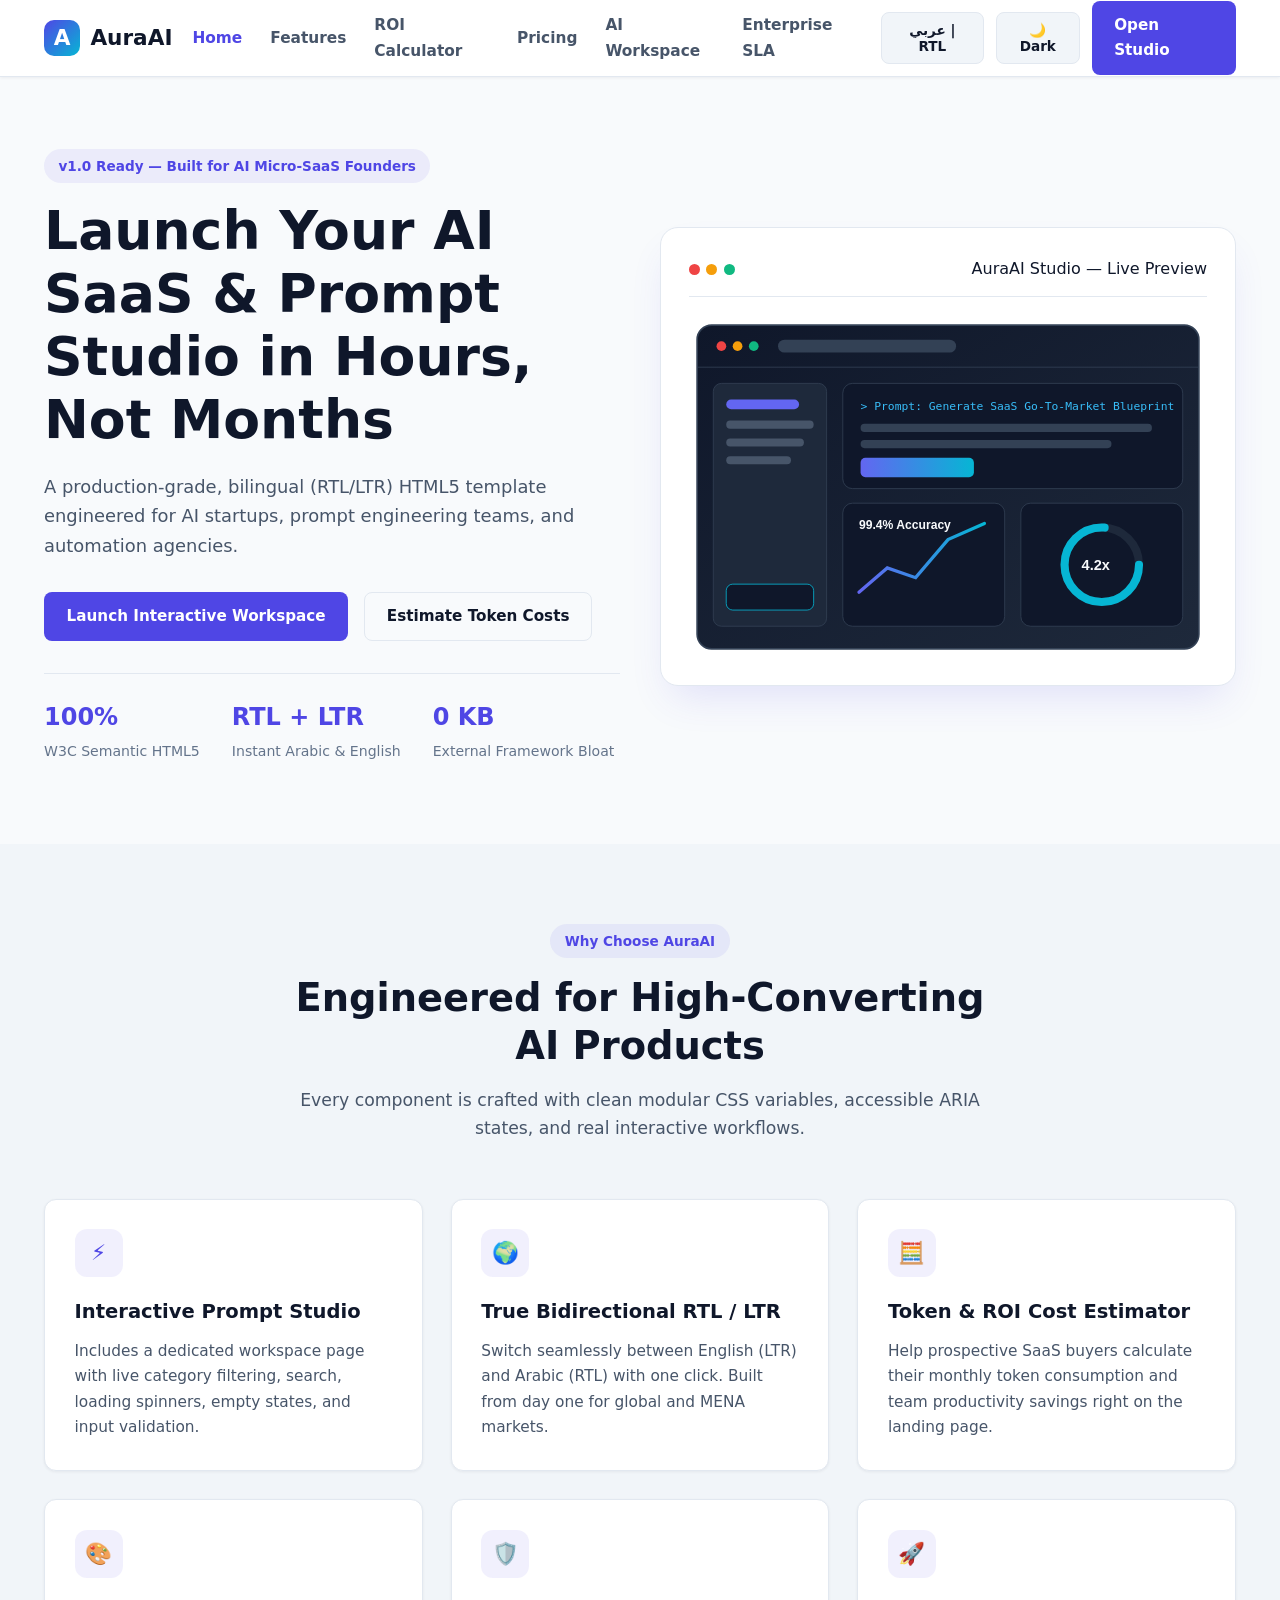
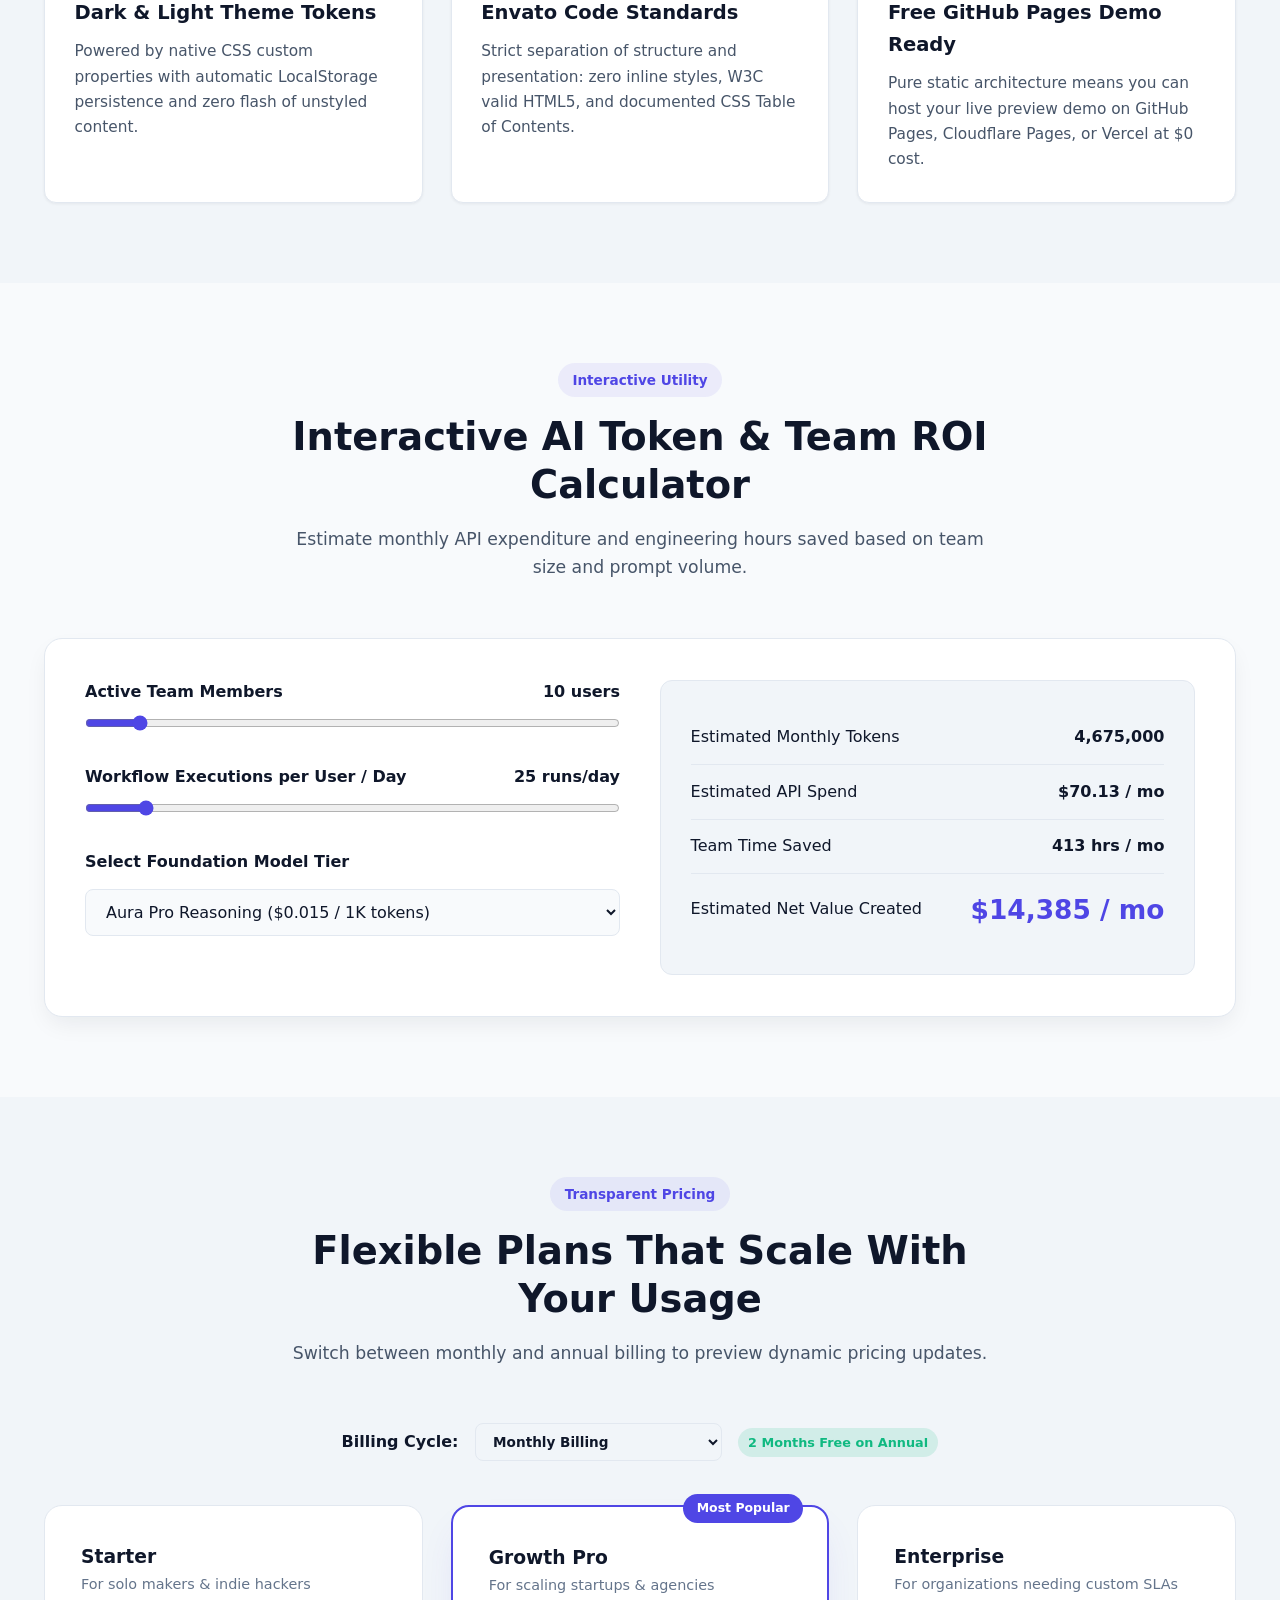
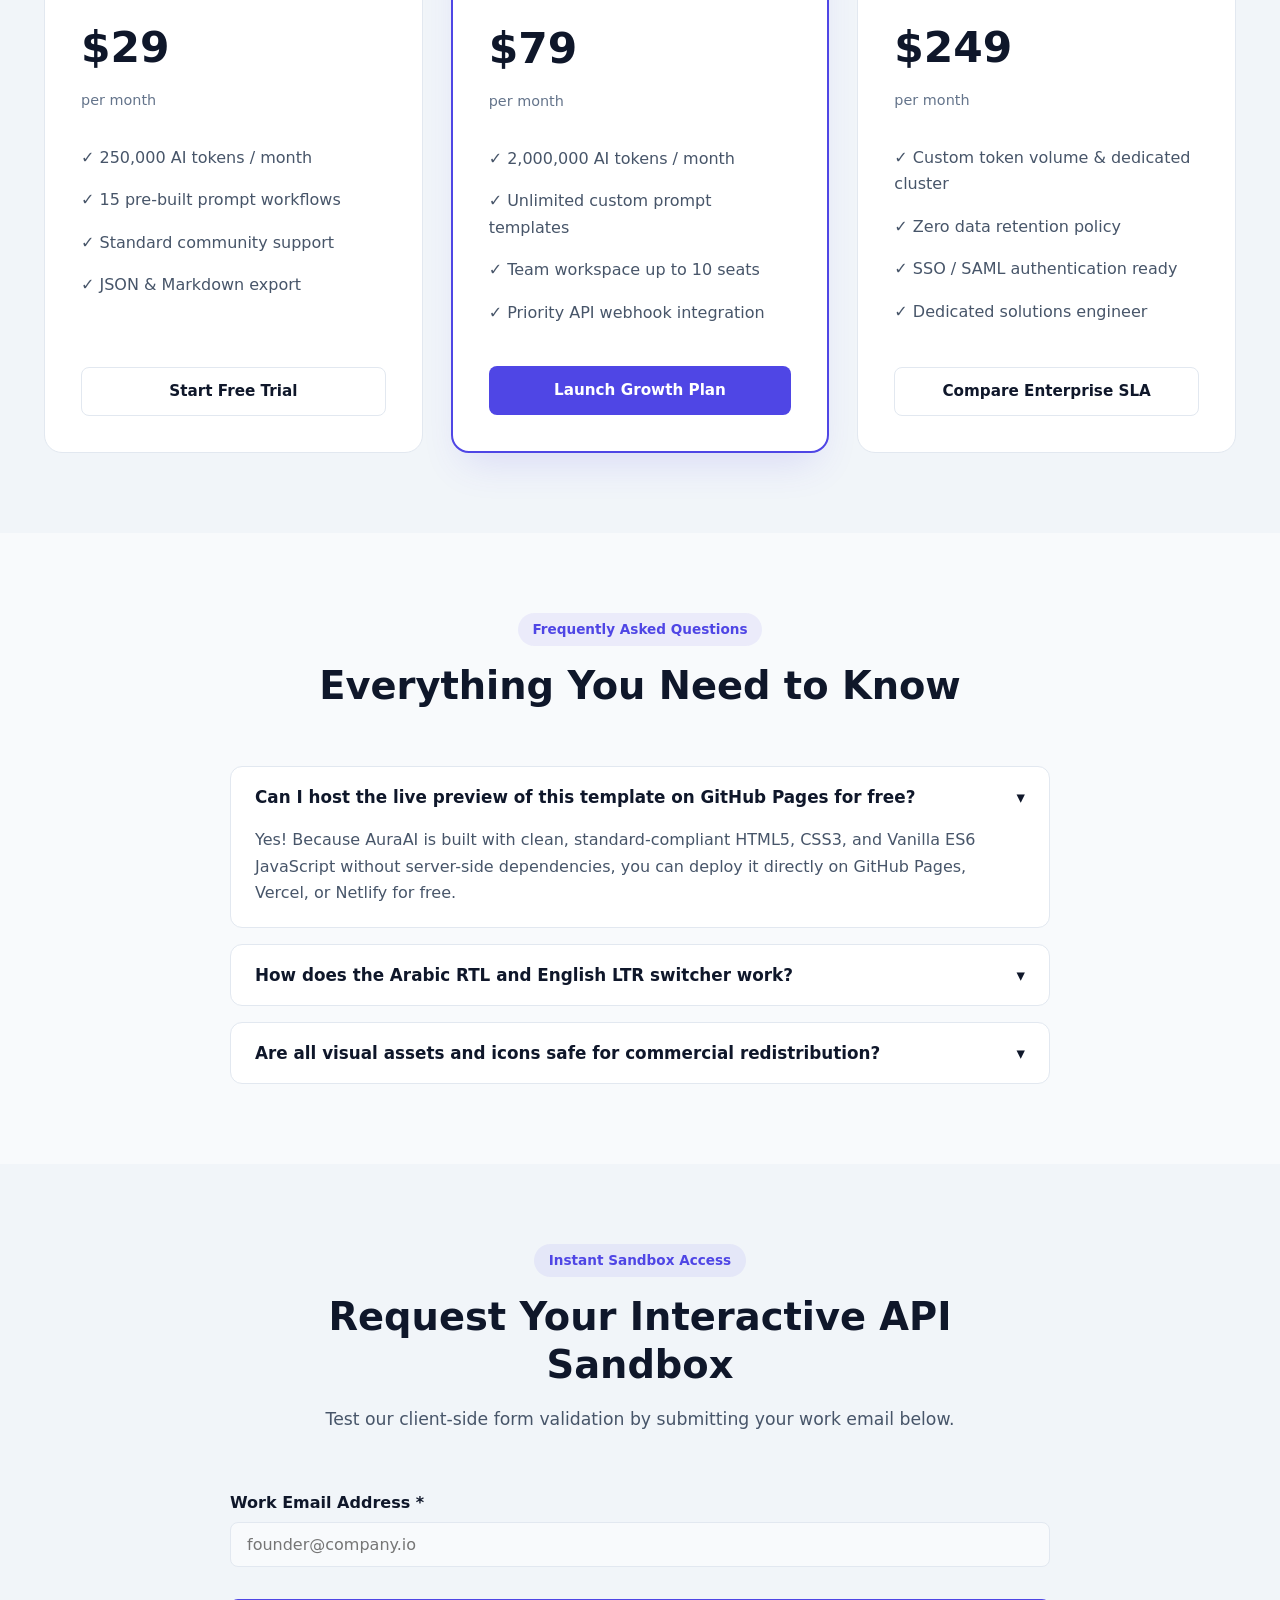
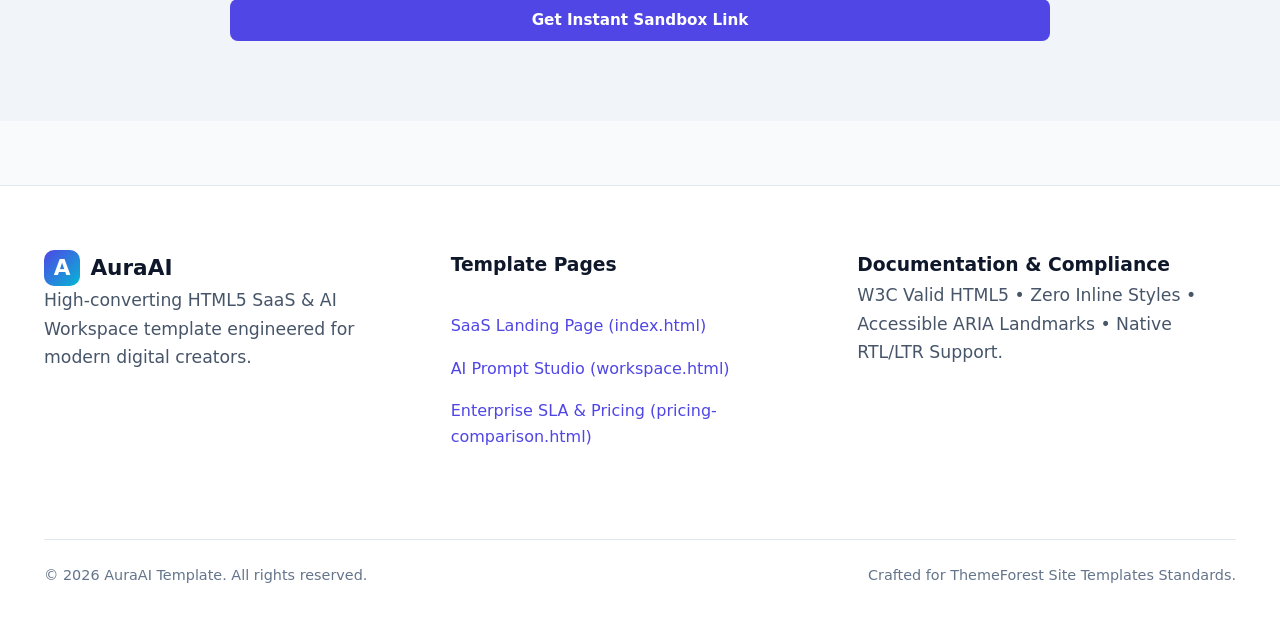
==== index.html @ c2297597 "Add files via upload" ====
<!DOCTYPE html>
<html lang="en" dir="ltr" data-theme="light">
<head>
  <meta charset="UTF-8">
  <meta name="viewport" content="width=device-width, initial-scale=1.0">
  <meta name="description" content="AuraAI - Production-ready HTML5 SaaS Landing Page and Interactive Prompt Engineering Workspace Template with native RTL/LTR and Dark Mode.">
  <title>AuraAI — AI Micro-SaaS &amp; Prompt Studio HTML5 Template</title>
  <link rel="stylesheet" href="assets/css/style.css">
</head>
<body>
  <a href="#main-content" class="skip-link">Skip to main content</a>

  <!-- Header & Navigation -->
  <header class="site-header">
    <div class="container navbar">
      <a href="index.html" class="brand-logo" aria-label="AuraAI Home">
        <span class="brand-logo-mark">A</span>
        <span>AuraAI</span>
      </a>

      <button type="button" id="mobileMenuBtn" class="mobile-menu-toggle" aria-expanded="false" aria-controls="mainNavLinks" aria-label="Toggle navigation menu">
        ☰ Menu
      </button>

      <ul id="mainNavLinks" class="nav-links">
        <li><a href="index.html" class="active" data-i18n="nav_home">Home</a></li>
        <li><a href="#features" data-i18n="nav_features">Features</a></li>
        <li><a href="#calculator" data-i18n="nav_calculator">ROI Calculator</a></li>
        <li><a href="#pricing" data-i18n="nav_pricing">Pricing</a></li>
        <li><a href="workspace.html" data-i18n="nav_workspace">AI Workspace</a></li>
        <li><a href="pricing-comparison.html" data-i18n="nav_Enterprise">Enterprise SLA</a></li>
      </ul>

      <div class="nav-actions">
        <button type="button" id="langToggleBtn" class="btn-icon" aria-label="Switch Language RTL or LTR">عربي | RTL</button>
        <button type="button" id="themeToggleBtn" class="btn-icon" aria-label="Switch color theme">🌙 Dark</button>
        <a href="workspace.html" class="btn btn-primary" data-i18n="btn_launch">Open Studio</a>
      </div>
    </div>
  </header>

  <main id="main-content">
    <!-- Hero Section -->
    <section class="hero-section">
      <div class="container grid-2">
        <div>
          <span class="section-badge" data-i18n="hero_badge">v1.0 Ready — Built for AI Micro-SaaS Founders</span>
          <h1 class="hero-title" data-i18n="hero_title">Launch Your AI SaaS &amp; Prompt Studio in Hours, Not Months</h1>
          <p class="hero-description" data-i18n="hero_desc">
            A production-grade, bilingual (RTL/LTR) HTML5 template engineered for AI startups, prompt engineering teams, and automation agencies.
          </p>
          <div class="hero-cta-group">
            <a href="workspace.html" class="btn btn-primary" data-i18n="btn_try_workspace">Launch Interactive Workspace</a>
            <a href="#calculator" class="btn btn-outline" data-i18n="btn_calc_roi">Estimate Token Costs</a>
          </div>
          <div class="hero-metrics">
            <div class="metric-item">
              <strong>100%</strong>
              <span>W3C Semantic HTML5</span>
            </div>
            <div class="metric-item">
              <strong>RTL + LTR</strong>
              <span>Instant Arabic &amp; English</span>
            </div>
            <div class="metric-item">
              <strong>0 KB</strong>
              <span>External Framework Bloat</span>
            </div>
          </div>
        </div>

        <div class="quick-demo-card">
          <div class="quick-demo-header">
            <div class="status-dot-group" aria-hidden="true">
              <span class="status-dot red"></span>
              <span class="status-dot amber"></span>
              <span class="status-dot green"></span>
            </div>
            <span>AuraAI Studio — Live Preview</span>
          </div>
          <img src="assets/images/hero-dashboard.svg" alt="AuraAI interactive analytics and prompt studio dashboard illustration" width="640" height="420">
        </div>
      </div>
    </section>

    <!-- Core Features Grid -->
    <section id="features" class="section section-alt">
      <div class="container">
        <div class="section-header">
          <span class="section-badge">Why Choose AuraAI</span>
          <h2 class="section-title">Engineered for High-Converting AI Products</h2>
          <p class="section-subtitle">Every component is crafted with clean modular CSS variables, accessible ARIA states, and real interactive workflows.</p>
        </div>

        <div class="grid-3">
          <article class="feature-card">
            <div class="feature-icon" aria-hidden="true">⚡</div>
            <h3>Interactive Prompt Studio</h3>
            <p>Includes a dedicated workspace page with live category filtering, search, loading spinners, empty states, and input validation.</p>
          </article>

          <article class="feature-card">
            <div class="feature-icon" aria-hidden="true">🌍</div>
            <h3>True Bidirectional RTL / LTR</h3>
            <p>Switch seamlessly between English (LTR) and Arabic (RTL) with one click. Built from day one for global and MENA markets.</p>
          </article>

          <article class="feature-card">
            <div class="feature-icon" aria-hidden="true">🧮</div>
            <h3>Token &amp; ROI Cost Estimator</h3>
            <p>Help prospective SaaS buyers calculate their monthly token consumption and team productivity savings right on the landing page.</p>
          </article>

          <article class="feature-card">
            <div class="feature-icon" aria-hidden="true">🎨</div>
            <h3>Dark &amp; Light Theme Tokens</h3>
            <p>Powered by native CSS custom properties with automatic LocalStorage persistence and zero flash of unstyled content.</p>
          </article>

          <article class="feature-card">
            <div class="feature-icon" aria-hidden="true">🛡️</div>
            <h3>Envato Code Standards</h3>
            <p>Strict separation of structure and presentation: zero inline styles, W3C valid HTML5, and documented CSS Table of Contents.</p>
          </article>

          <article class="feature-card">
            <div class="feature-icon" aria-hidden="true">🚀</div>
            <h3>Free GitHub Pages Demo Ready</h3>
            <p>Pure static architecture means you can host your live preview demo on GitHub Pages, Cloudflare Pages, or Vercel at $0 cost.</p>
          </article>
        </div>
      </div>
    </section>

    <!-- Interactive AI Token & ROI Calculator -->
    <section id="calculator" class="section">
      <div class="container">
        <div class="section-header">
          <span class="section-badge">Interactive Utility</span>
          <h2 class="section-title" data-i18n="calc_title">Interactive AI Token &amp; Team ROI Calculator</h2>
          <p class="section-subtitle" data-i18n="calc_subtitle">Estimate monthly API expenditure and engineering hours saved based on team size and prompt volume.</p>
        </div>

        <div class="calculator-wrapper grid-2">
          <div>
            <div class="calc-control-group">
              <label for="calcTeamSize">
                <span>Active Team Members</span>
                <span id="teamSizeVal">10 users</span>
              </label>
              <input type="range" id="calcTeamSize" class="range-slider" min="1" max="100" value="10">
            </div>

            <div class="calc-control-group">
              <label for="calcPromptsPerDay">
                <span>Workflow Executions per User / Day</span>
                <span id="promptsDayVal">25 runs/day</span>
              </label>
              <input type="range" id="calcPromptsPerDay" class="range-slider" min="5" max="200" step="5" value="25">
            </div>

            <div class="calc-control-group">
              <label for="calcModelSelect">Select Foundation Model Tier</label>
              <select id="calcModelSelect" class="form-control">
                <option value="0.005">Aura Fast Tier ($0.005 / 1K tokens)</option>
                <option value="0.015" selected>Aura Pro Reasoning ($0.015 / 1K tokens)</option>
                <option value="0.030">Aura Enterprise Dedicated ($0.030 / 1K tokens)</option>
              </select>
            </div>
          </div>

          <div class="calc-results-box" aria-live="polite">
            <div class="calc-result-row">
              <span>Estimated Monthly Tokens</span>
              <strong id="resMonthlyTokens">4,675,000</strong>
            </div>
            <div class="calc-result-row">
              <span>Estimated API Spend</span>
              <strong id="resApiCost">$70.13 / mo</strong>
            </div>
            <div class="calc-result-row">
              <span>Team Time Saved</span>
              <strong id="resHoursSaved">413 hrs / mo</strong>
            </div>
            <div class="calc-result-row">
              <span>Estimated Net Value Created</span>
              <strong id="resNetRoi" class="calc-highlight-number">$14,385 / mo</strong>
            </div>
          </div>
        </div>
      </div>
    </section>

    <!-- Pricing Section -->
    <section id="pricing" class="section section-alt">
      <div class="container">
        <div class="section-header">
          <span class="section-badge">Transparent Pricing</span>
          <h2 class="section-title">Flexible Plans That Scale With Your Usage</h2>
          <p class="section-subtitle">Switch between monthly and annual billing to preview dynamic pricing updates.</p>
        </div>

        <div class="billing-toggle-bar">
          <label for="billingCycleSelect"><strong>Billing Cycle:</strong></label>
          <select id="billingCycleSelect" class="btn-icon" aria-label="Select billing cycle">
            <option value="monthly">Monthly Billing</option>
            <option value="annual">Annual Billing (Save 20%)</option>
          </select>
          <span class="discount-pill">2 Months Free on Annual</span>
        </div>

        <div class="grid-3">
          <article class="pricing-card">
            <div>
              <h3>Starter</h3>
              <p class="price-period">For solo makers &amp; indie hackers</p>
              <div class="price-amount" data-monthly-price="29" data-annual-price="23">$29</div>
              <span class="price-period">per month</span>
              <ul class="pricing-features">
                <li>✓ 250,000 AI tokens / month</li>
                <li>✓ 15 pre-built prompt workflows</li>
                <li>✓ Standard community support</li>
                <li>✓ JSON &amp; Markdown export</li>
              </ul>
            </div>
            <a href="workspace.html" class="btn btn-outline">Start Free Trial</a>
          </article>

          <article class="pricing-card popular">
            <span class="popular-ribbon">Most Popular</span>
            <div>
              <h3>Growth Pro</h3>
              <p class="price-period">For scaling startups &amp; agencies</p>
              <div class="price-amount" data-monthly-price="79" data-annual-price="63">$79</div>
              <span class="price-period">per month</span>
              <ul class="pricing-features">
                <li>✓ 2,000,000 AI tokens / month</li>
                <li>✓ Unlimited custom prompt templates</li>
                <li>✓ Team workspace up to 10 seats</li>
                <li>✓ Priority API webhook integration</li>
              </ul>
            </div>
            <a href="workspace.html" class="btn btn-primary">Launch Growth Plan</a>
          </article>

          <article class="pricing-card">
            <div>
              <h3>Enterprise</h3>
              <p class="price-period">For organizations needing custom SLAs</p>
              <div class="price-amount" data-monthly-price="249" data-annual-price="199">$249</div>
              <span class="price-period">per month</span>
              <ul class="pricing-features">
                <li>✓ Custom token volume &amp; dedicated cluster</li>
                <li>✓ Zero data retention policy</li>
                <li>✓ SSO / SAML authentication ready</li>
                <li>✓ Dedicated solutions engineer</li>
              </ul>
            </div>
            <a href="pricing-comparison.html" class="btn btn-outline">Compare Enterprise SLA</a>
          </article>
        </div>
      </div>
    </section>

    <!-- FAQ Section -->
    <section id="faq" class="section">
      <div class="container">
        <div class="section-header">
          <span class="section-badge">Frequently Asked Questions</span>
          <h2 class="section-title">Everything You Need to Know</h2>
        </div>

        <div class="faq-list">
          <div class="faq-item open">
            <button type="button" class="faq-trigger" aria-expanded="true">
              <span>Can I host the live preview of this template on GitHub Pages for free?</span>
              <span>▾</span>
            </button>
            <div class="faq-content">
              <p>Yes! Because AuraAI is built with clean, standard-compliant HTML5, CSS3, and Vanilla ES6 JavaScript without server-side dependencies, you can deploy it directly on GitHub Pages, Vercel, or Netlify for free.</p>
            </div>
          </div>

          <div class="faq-item">
            <button type="button" class="faq-trigger" aria-expanded="false">
              <span>How does the Arabic RTL and English LTR switcher work?</span>
              <span>▾</span>
            </button>
            <div class="faq-content">
              <p>Clicking the language button updates the document <code>dir</code> and <code>lang</code> attributes dynamically, translates tagged interface strings, and saves the user preference in LocalStorage.</p>
            </div>
          </div>

          <div class="faq-item">
            <button type="button" class="faq-trigger" aria-expanded="false">
              <span>Are all visual assets and icons safe for commercial redistribution?</span>
              <span>▾</span>
            </button>
            <div class="faq-content">
              <p>Absolutely. All SVG graphics and UI icons included in the package are 100% custom-authored specifically for this template, requiring no external attribution or paid stock licenses.</p>
            </div>
          </div>
        </div>
      </div>
    </section>

    <!-- Lead Capture & Sandbox CTA -->
    <section class="section section-alt">
      <div class="container">
        <div class="section-header">
          <span class="section-badge">Instant Sandbox Access</span>
          <h2 class="section-title">Request Your Interactive API Sandbox</h2>
          <p class="section-subtitle">Test our client-side form validation by submitting your work email below.</p>
        </div>

        <form id="leadCaptureForm" class="faq-list" novalidate>
          <div>
            <label for="leadEmailInput"><strong>Work Email Address *</strong></label>
            <input type="email" id="leadEmailInput" class="form-control" placeholder="founder@company.io" required>
          </div>
          <button type="submit" class="btn btn-primary">Get Instant Sandbox Link</button>
          <div id="leadFormFeedback" class="ui-state-box hidden" role="status" aria-live="polite"></div>
        </form>
      </div>
    </section>
  </main>

  <!-- Footer -->
  <footer class="site-footer">
    <div class="container">
      <div class="grid-3">
        <div>
          <a href="index.html" class="brand-logo">
            <span class="brand-logo-mark">A</span>
            <span>AuraAI</span>
          </a>
          <p class="section-subtitle">High-converting HTML5 SaaS &amp; AI Workspace template engineered for modern digital creators.</p>
        </div>
        <div>
          <h3>Template Pages</h3>
          <ul class="pricing-features">
            <li><a href="index.html">SaaS Landing Page (index.html)</a></li>
            <li><a href="workspace.html">AI Prompt Studio (workspace.html)</a></li>
            <li><a href="pricing-comparison.html">Enterprise SLA &amp; Pricing (pricing-comparison.html)</a></li>
          </ul>
        </div>
        <div>
          <h3>Documentation &amp; Compliance</h3>
          <p class="section-subtitle">W3C Valid HTML5 • Zero Inline Styles • Accessible ARIA Landmarks • Native RTL/LTR Support.</p>
        </div>
      </div>

      <div class="footer-bottom">
        <span>&copy; 2026 AuraAI Template. All rights reserved.</span>
        <span>Crafted for ThemeForest Site Templates Standards.</span>
      </div>
    </div>
  </footer>

  <script src="assets/js/app.js"></script>
</body>
</html>
---- assets/css/style.css ----
/*==============================================================================
  Template Name: AuraAI - AI Micro-SaaS & Prompt Workspace HTML5 Template
  Author:        Ilyas Digital Studio
  Version:       1.0.0
  License:       ThemeForest Regular / Extended License

  TABLE OF CONTENTS:
  1.0 - CSS Custom Properties & Theme Tokens (Light & Dark Modes)
  2.0 - Reset, Base Typography & Accessibility Utilities
  3.0 - Layout Grid, Containers & RTL/LTR Directional Rules
  4.0 - Header, Navigation Bar & Language/Theme Switchers
  5.0 - Hero Section & Interactive Live Prompt Demo Box
  6.0 - Feature Cards, Badges & Workflow Steps
  7.0 - Interactive AI Token & ROI Cost Calculator
  8.0 - Pricing Tables & Billing Toggle Switch
  9.0 - Workspace Dashboard (Sidebar, Prompt Library, States)
  10.0 - FAQ Accordion, Testimonials & Contact Form
  11.0 - Footer & Copyright Bar
  12.0 - Responsive Media Queries (Tablet & Mobile Breakpoints)
==============================================================================*/

/*--------------------------------------------------------------
  1.0 - CSS Custom Properties & Theme Tokens
--------------------------------------------------------------*/
:root {
  --bg-primary: #f8fafc;
  --bg-surface: #ffffff;
  --bg-elevated: #f1f5f9;
  --text-primary: #0f172a;
  --text-secondary: #475569;
  --text-muted: #64748b;
  --border-color: #e2e8f0;
  --brand-primary: #4f46e5;
  --brand-primary-hover: #4338ca;
  --brand-secondary: #06b6d4;
  --brand-accent-bg: rgba(79, 70, 229, 0.08);
  --status-success: #10b981;
  --status-warning: #f59e0b;
  --status-danger: #ef4444;
  --shadow-sm: 0 1px 3px rgba(15, 23, 42, 0.06);
  --shadow-md: 0 10px 25px -5px rgba(15, 23, 42, 0.08);
  --shadow-lg: 0 20px 40px -12px rgba(79, 70, 229, 0.15);
  --radius-sm: 8px;
  --radius-md: 12px;
  --radius-lg: 18px;
  --font-sans: system-ui, -apple-system, "Segoe UI", Roboto, "Helvetica Neue", Arial, "Noto Sans Arabic", sans-serif;
  --font-mono: ui-monospace, SFMono-Regular, Menlo, Monaco, Consolas, monospace;
  --transition-base: 0.22s cubic-bezier(0.4, 0, 0.2, 1);
}

[data-theme="dark"] {
  --bg-primary: #0b0f19;
  --bg-surface: #111827;
  --bg-elevated: #1e293b;
  --text-primary: #f8fafc;
  --text-secondary: #cbd5e1;
  --text-muted: #94a3b8;
  --border-color: #1f2937;
  --brand-primary: #6366f1;
  --brand-primary-hover: #818cf8;
  --brand-secondary: #22d3ee;
  --brand-accent-bg: rgba(99, 102, 241, 0.15);
  --shadow-sm: 0 1px 3px rgba(0, 0, 0, 0.35);
  --shadow-md: 0 10px 25px -5px rgba(0, 0, 0, 0.5);
  --shadow-lg: 0 20px 40px -12px rgba(0, 0, 0, 0.65);
}

/*--------------------------------------------------------------
  2.0 - Reset, Base Typography & Accessibility Utilities
--------------------------------------------------------------*/
*,
*::before,
*::after {
  box-sizing: border-box;
  margin: 0;
  padding: 0;
}

html {
  scroll-behavior: smooth;
  font-size: 16px;
}

body {
  font-family: var(--font-sans);
  background-color: var(--bg-primary);
  color: var(--text-primary);
  line-height: 1.65;
  transition: background-color var(--transition-base), color var(--transition-base);
  overflow-x: hidden;
}

a {
  color: var(--brand-primary);
  text-decoration: none;
  transition: color var(--transition-base);
}

a:hover {
  color: var(--brand-primary-hover);
}

img,
svg {
  max-width: 100%;
  height: auto;
  display: block;
}

button,
input,
select,
textarea {
  font-family: inherit;
  font-size: 1rem;
  color: inherit;
}

.skip-link {
  position: absolute;
  top: -100px;
  left: 1rem;
  background: var(--brand-primary);
  color: #ffffff;
  padding: 0.75rem 1.25rem;
  border-radius: var(--radius-sm);
  z-index: 9999;
}

.skip-link:focus {
  top: 1rem;
}

.sr-only {
  position: absolute;
  width: 1px;
  height: 1px;
  padding: 0;
  margin: -1px;
  overflow: hidden;
  clip: rect(0, 0, 0, 0);
  white-space: nowrap;
  border: 0;
}

:focus-visible {
  outline: 3px solid var(--brand-secondary);
  outline-offset: 2px;
}

/*--------------------------------------------------------------
  3.0 - Layout Grid, Containers & RTL/LTR Directional Rules
--------------------------------------------------------------*/
.container {
  width: 100%;
  max-width: 1240px;
  margin-left: auto;
  margin-right: auto;
  padding-left: 1.5rem;
  padding-right: 1.5rem;
}

.section {
  padding-top: 5rem;
  padding-bottom: 5rem;
}

.section-alt {
  background-color: var(--bg-elevated);
}

.section-header {
  max-width: 720px;
  margin: 0 auto 3.5rem;
  text-align: center;
}

.section-badge {
  display: inline-flex;
  align-items: center;
  gap: 0.5rem;
  padding: 0.35rem 0.9rem;
  border-radius: 999px;
  background-color: var(--brand-accent-bg);
  color: var(--brand-primary);
  font-weight: 700;
  font-size: 0.85rem;
  margin-bottom: 1rem;
}

.section-title {
  font-size: clamp(1.75rem, 3vw, 2.5rem);
  font-weight: 800;
  line-height: 1.25;
  margin-bottom: 1rem;
}

.section-subtitle {
  color: var(--text-secondary);
  font-size: 1.08rem;
}

.grid-2 {
  display: grid;
  grid-template-columns: repeat(2, 1fr);
  gap: 2.5rem;
  align-items: center;
}

.grid-3 {
  display: grid;
  grid-template-columns: repeat(3, 1fr);
  gap: 1.75rem;
}

.grid-4 {
  display: grid;
  grid-template-columns: repeat(4, 1fr);
  gap: 1.5rem;
}

[dir="rtl"] {
  text-align: right;
}

[dir="ltr"] {
  text-align: left;
}

/*--------------------------------------------------------------
  4.0 - Header, Navigation Bar & Language/Theme Switchers
--------------------------------------------------------------*/
.site-header {
  position: sticky;
  top: 0;
  z-index: 1000;
  background-color: var(--bg-surface);
  border-bottom: 1px solid var(--border-color);
  box-shadow: var(--shadow-sm);
}

.navbar {
  display: flex;
  align-items: center;
  justify-content: space-between;
  min-height: 76px;
  gap: 1.25rem;
}

.brand-logo {
  display: inline-flex;
  align-items: center;
  gap: 0.65rem;
  font-weight: 800;
  font-size: 1.35rem;
  color: var(--text-primary);
}

.brand-logo-mark {
  width: 36px;
  height: 36px;
  border-radius: 10px;
  background: linear-gradient(135deg, var(--brand-primary), var(--brand-secondary));
  color: #ffffff;
  display: inline-flex;
  align-items: center;
  justify-content: center;
  font-weight: 900;
}

.nav-links {
  display: flex;
  align-items: center;
  list-style: none;
  gap: 1.75rem;
}

.nav-links a {
  color: var(--text-secondary);
  font-weight: 600;
  font-size: 0.96rem;
}

.nav-links a:hover,
.nav-links a.active {
  color: var(--brand-primary);
}

.nav-actions {
  display: flex;
  align-items: center;
  gap: 0.75rem;
}

.btn {
  display: inline-flex;
  align-items: center;
  justify-content: center;
  gap: 0.5rem;
  padding: 0.68rem 1.35rem;
  border-radius: var(--radius-sm);
  font-weight: 700;
  font-size: 0.95rem;
  border: 1px solid transparent;
  cursor: pointer;
  transition: all var(--transition-base);
}

.btn-primary {
  background-color: var(--brand-primary);
  color: #ffffff;
}

.btn-primary:hover {
  background-color: var(--brand-primary-hover);
  color: #ffffff;
  transform: translateY(-1px);
}

.btn-outline {
  background-color: transparent;
  border-color: var(--border-color);
  color: var(--text-primary);
}

.btn-outline:hover {
  border-color: var(--brand-primary);
  color: var(--brand-primary);
}

.btn-icon {
  padding: 0.55rem 0.85rem;
  background-color: var(--bg-elevated);
  border: 1px solid var(--border-color);
  border-radius: var(--radius-sm);
  cursor: pointer;
  font-weight: 700;
  font-size: 0.85rem;
}

.btn-icon:hover {
  border-color: var(--brand-primary);
}

.mobile-menu-toggle {
  display: none;
  background: var(--bg-elevated);
  border: 1px solid var(--border-color);
  padding: 0.5rem 0.75rem;
  border-radius: var(--radius-sm);
  cursor: pointer;
}

/*--------------------------------------------------------------
  5.0 - Hero Section & Interactive Live Prompt Demo Box
--------------------------------------------------------------*/
.hero-section {
  padding-top: 4.5rem;
  padding-bottom: 5rem;
  position: relative;
}

.hero-title {
  font-size: clamp(2.1rem, 4.2vw, 3.35rem);
  font-weight: 900;
  line-height: 1.18;
  margin-bottom: 1.25rem;
}

.hero-highlight {
  background: linear-gradient(90deg, var(--brand-primary), var(--brand-secondary));
  -webkit-background-clip: text;
  -webkit-text-fill-color: transparent;
}

.hero-description {
  font-size: 1.12rem;
  color: var(--text-secondary);
  margin-bottom: 2rem;
}

.hero-cta-group {
  display: flex;
  flex-wrap: wrap;
  gap: 1rem;
  margin-bottom: 2rem;
}

.hero-metrics {
  display: flex;
  gap: 2rem;
  padding-top: 1.5rem;
  border-top: 1px solid var(--border-color);
}

.metric-item strong {
  display: block;
  font-size: 1.5rem;
  font-weight: 800;
  color: var(--brand-primary);
}

.metric-item span {
  font-size: 0.88rem;
  color: var(--text-muted);
}

.quick-demo-card {
  background-color: var(--bg-surface);
  border: 1px solid var(--border-color);
  border-radius: var(--radius-lg);
  padding: 1.75rem;
  box-shadow: var(--shadow-lg);
}

.quick-demo-header {
  display: flex;
  align-items: center;
  justify-content: space-between;
  margin-bottom: 1.25rem;
  padding-bottom: 0.85rem;
  border-bottom: 1px solid var(--border-color);
}

.status-dot-group {
  display: flex;
  gap: 0.4rem;
}

.status-dot {
  width: 11px;
  height: 11px;
  border-radius: 50%;
  background-color: var(--border-color);
}

.status-dot.red { background-color: var(--status-danger); }
.status-dot.amber { background-color: var(--status-warning); }
.status-dot.green { background-color: var(--status-success); }

/*--------------------------------------------------------------
  6.0 - Feature Cards, Badges & Workflow Steps
--------------------------------------------------------------*/
.feature-card {
  background-color: var(--bg-surface);
  border: 1px solid var(--border-color);
  border-radius: var(--radius-md);
  padding: 1.85rem;
  box-shadow: var(--shadow-sm);
  transition: transform var(--transition-base), box-shadow var(--transition-base);
}

.feature-card:hover {
  transform: translateY(-4px);
  box-shadow: var(--shadow-md);
}

.feature-icon {
  width: 48px;
  height: 48px;
  border-radius: 12px;
  background-color: var(--brand-accent-bg);
  color: var(--brand-primary);
  display: inline-flex;
  align-items: center;
  justify-content: center;
  font-size: 1.35rem;
  font-weight: 800;
  margin-bottom: 1.2rem;
}

.feature-card h3 {
  font-size: 1.22rem;
  margin-bottom: 0.65rem;
}

.feature-card p {
  color: var(--text-secondary);
  font-size: 0.96rem;
}

/*--------------------------------------------------------------
  7.0 - Interactive AI Token & ROI Cost Calculator
--------------------------------------------------------------*/
.calculator-wrapper {
  background-color: var(--bg-surface);
  border: 1px solid var(--border-color);
  border-radius: var(--radius-lg);
  padding: 2.5rem;
  box-shadow: var(--shadow-md);
}

.calc-control-group {
  margin-bottom: 1.5rem;
}

.calc-control-group label {
  display: flex;
  justify-content: space-between;
  font-weight: 700;
  margin-bottom: 0.5rem;
}

.range-slider {
  width: 100%;
  accent-color: var(--brand-primary);
  cursor: pointer;
}

.calc-results-box {
  background-color: var(--bg-elevated);
  border-radius: var(--radius-md);
  padding: 1.85rem;
  border: 1px solid var(--border-color);
}

.calc-result-row {
  display: flex;
  justify-content: space-between;
  align-items: center;
  padding: 0.85rem 0;
  border-bottom: 1px solid var(--border-color);
}

.calc-result-row:last-child {
  border-bottom: none;
}

.calc-highlight-number {
  font-size: 1.65rem;
  font-weight: 900;
  color: var(--brand-primary);
}

/*--------------------------------------------------------------
  8.0 - Pricing Tables & Billing Toggle Switch
--------------------------------------------------------------*/
.billing-toggle-bar {
  display: flex;
  align-items: center;
  justify-content: center;
  gap: 1rem;
  margin-bottom: 2.75rem;
}

.discount-pill {
  background-color: rgba(16, 185, 129, 0.14);
  color: var(--status-success);
  font-size: 0.8rem;
  font-weight: 700;
  padding: 0.25rem 0.65rem;
  border-radius: 999px;
}

.pricing-card {
  background-color: var(--bg-surface);
  border: 1px solid var(--border-color);
  border-radius: var(--radius-lg);
  padding: 2.25rem;
  display: flex;
  flex-direction: column;
  justify-content: space-between;
  position: relative;
}

.pricing-card.popular {
  border: 2px solid var(--brand-primary);
  box-shadow: var(--shadow-lg);
}

.popular-ribbon {
  position: absolute;
  top: -13px;
  right: 1.5rem;
  background-color: var(--brand-primary);
  color: #ffffff;
  font-size: 0.78rem;
  font-weight: 700;
  padding: 0.25rem 0.85rem;
  border-radius: 999px;
}

.price-amount {
  font-size: 2.65rem;
  font-weight: 900;
  margin: 1rem 0 0.25rem;
}

.price-period {
  font-size: 0.9rem;
  color: var(--text-muted);
}

.pricing-features {
  list-style: none;
  margin: 1.5rem 0 2rem;
}

.pricing-features li {
  padding: 0.5rem 0;
  color: var(--text-secondary);
  display: flex;
  align-items: center;
  gap: 0.6rem;
}

/*--------------------------------------------------------------
  9.0 - Workspace Dashboard (Sidebar, Prompt Library, States)
--------------------------------------------------------------*/
.workspace-layout {
  display: grid;
  grid-template-columns: 280px 1fr;
  gap: 1.75rem;
  margin-top: 2rem;
  margin-bottom: 4rem;
}

.workspace-sidebar {
  background-color: var(--bg-surface);
  border: 1px solid var(--border-color);
  border-radius: var(--radius-md);
  padding: 1.5rem;
  height: fit-content;
}

.workspace-main {
  background-color: var(--bg-surface);
  border: 1px solid var(--border-color);
  border-radius: var(--radius-md);
  padding: 1.85rem;
}

.form-control {
  width: 100%;
  padding: 0.75rem 1rem;
  background-color: var(--bg-primary);
  border: 1px solid var(--border-color);
  border-radius: var(--radius-sm);
  color: var(--text-primary);
  margin-top: 0.4rem;
  margin-bottom: 1rem;
}

.form-control:focus {
  border-color: var(--brand-primary);
  outline: none;
}

.category-filter-list {
  list-style: none;
  display: flex;
  flex-direction: column;
  gap: 0.45rem;
  margin-top: 0.75rem;
}

.filter-btn {
  width: 100%;
  text-align: inherit;
  padding: 0.6rem 0.85rem;
  border-radius: var(--radius-sm);
  border: 1px solid transparent;
  background: transparent;
  cursor: pointer;
  font-weight: 600;
  color: var(--text-secondary);
}

.filter-btn.active,
.filter-btn:hover {
  background-color: var(--brand-accent-bg);
  color: var(--brand-primary);
}

.ui-state-box {
  padding: 1.5rem;
  border-radius: var(--radius-md);
  border: 1px solid var(--border-color);
  background-color: var(--bg-elevated);
  margin-top: 1.25rem;
}

.ui-state-box.hidden {
  display: none;
}

.ui-state-error {
  border-color: var(--status-danger);
  background-color: rgba(239, 68, 68, 0.08);
  color: var(--status-danger);
}

.ui-state-success {
  border-color: var(--status-success);
  background-color: rgba(16, 185, 129, 0.08);
}

.prompt-card-grid {
  display: grid;
  grid-template-columns: repeat(2, 1fr);
  gap: 1.25rem;
  margin-top: 1.25rem;
}

.prompt-template-card {
  border: 1px solid var(--border-color);
  border-radius: var(--radius-sm);
  padding: 1.25rem;
  background-color: var(--bg-primary);
  display: flex;
  flex-direction: column;
  justify-content: space-between;
  gap: 0.85rem;
}

.code-output-pre {
  font-family: var(--font-mono);
  font-size: 0.9rem;
  background-color: var(--bg-primary);
  padding: 1.25rem;
  border-radius: var(--radius-sm);
  border: 1px solid var(--border-color);
  white-space: pre-wrap;
  word-break: break-word;
  margin-top: 0.85rem;
}

/*--------------------------------------------------------------
  10.0 - FAQ Accordion, Testimonials & Contact Form
--------------------------------------------------------------*/
.faq-list {
  max-width: 820px;
  margin: 0 auto;
  display: flex;
  flex-direction: column;
  gap: 1rem;
}

.faq-item {
  background-color: var(--bg-surface);
  border: 1px solid var(--border-color);
  border-radius: var(--radius-md);
  overflow: hidden;
}

.faq-trigger {
  width: 100%;
  padding: 1.25rem 1.5rem;
  background: transparent;
  border: none;
  display: flex;
  justify-content: space-between;
  align-items: center;
  font-weight: 700;
  font-size: 1.05rem;
  cursor: pointer;
  text-align: inherit;
}

.faq-content {
  padding: 0 1.5rem 1.25rem;
  color: var(--text-secondary);
  display: none;
}

.faq-item.open .faq-content {
  display: block;
}

/*--------------------------------------------------------------
  11.0 - Footer & Copyright Bar
--------------------------------------------------------------*/
.site-footer {
  background-color: var(--bg-surface);
  border-top: 1px solid var(--border-color);
  padding-top: 4rem;
  padding-bottom: 2.5rem;
  margin-top: 4rem;
}

.footer-bottom {
  margin-top: 3rem;
  padding-top: 1.5rem;
  border-top: 1px solid var(--border-color);
  display: flex;
  justify-content: space-between;
  align-items: center;
  flex-wrap: wrap;
  gap: 1rem;
  color: var(--text-muted);
  font-size: 0.9rem;
}

/*--------------------------------------------------------------
  12.0 - Responsive Media Queries (Tablet & Mobile Breakpoints)
--------------------------------------------------------------*/
@media (max-width: 992px) {
  .grid-2,
  .grid-3,
  .grid-4,
  .workspace-layout {
    grid-template-columns: 1fr;
  }
}

@media (max-width: 768px) {
  .mobile-menu-toggle {
    display: inline-flex;
  }

  .nav-links {
    display: none;
    position: absolute;
    top: 76px;
    left: 0;
    right: 0;
    background-color: var(--bg-surface);
    flex-direction: column;
    padding: 1.5rem;
    border-bottom: 1px solid var(--border-color);
    box-shadow: var(--shadow-md);
  }

  .nav-links.mobile-open {
    display: flex;
  }

  .prompt-card-grid {
    grid-template-columns: 1fr;
  }

  .hero-metrics {
    flex-direction: column;
    gap: 1rem;
  }
}
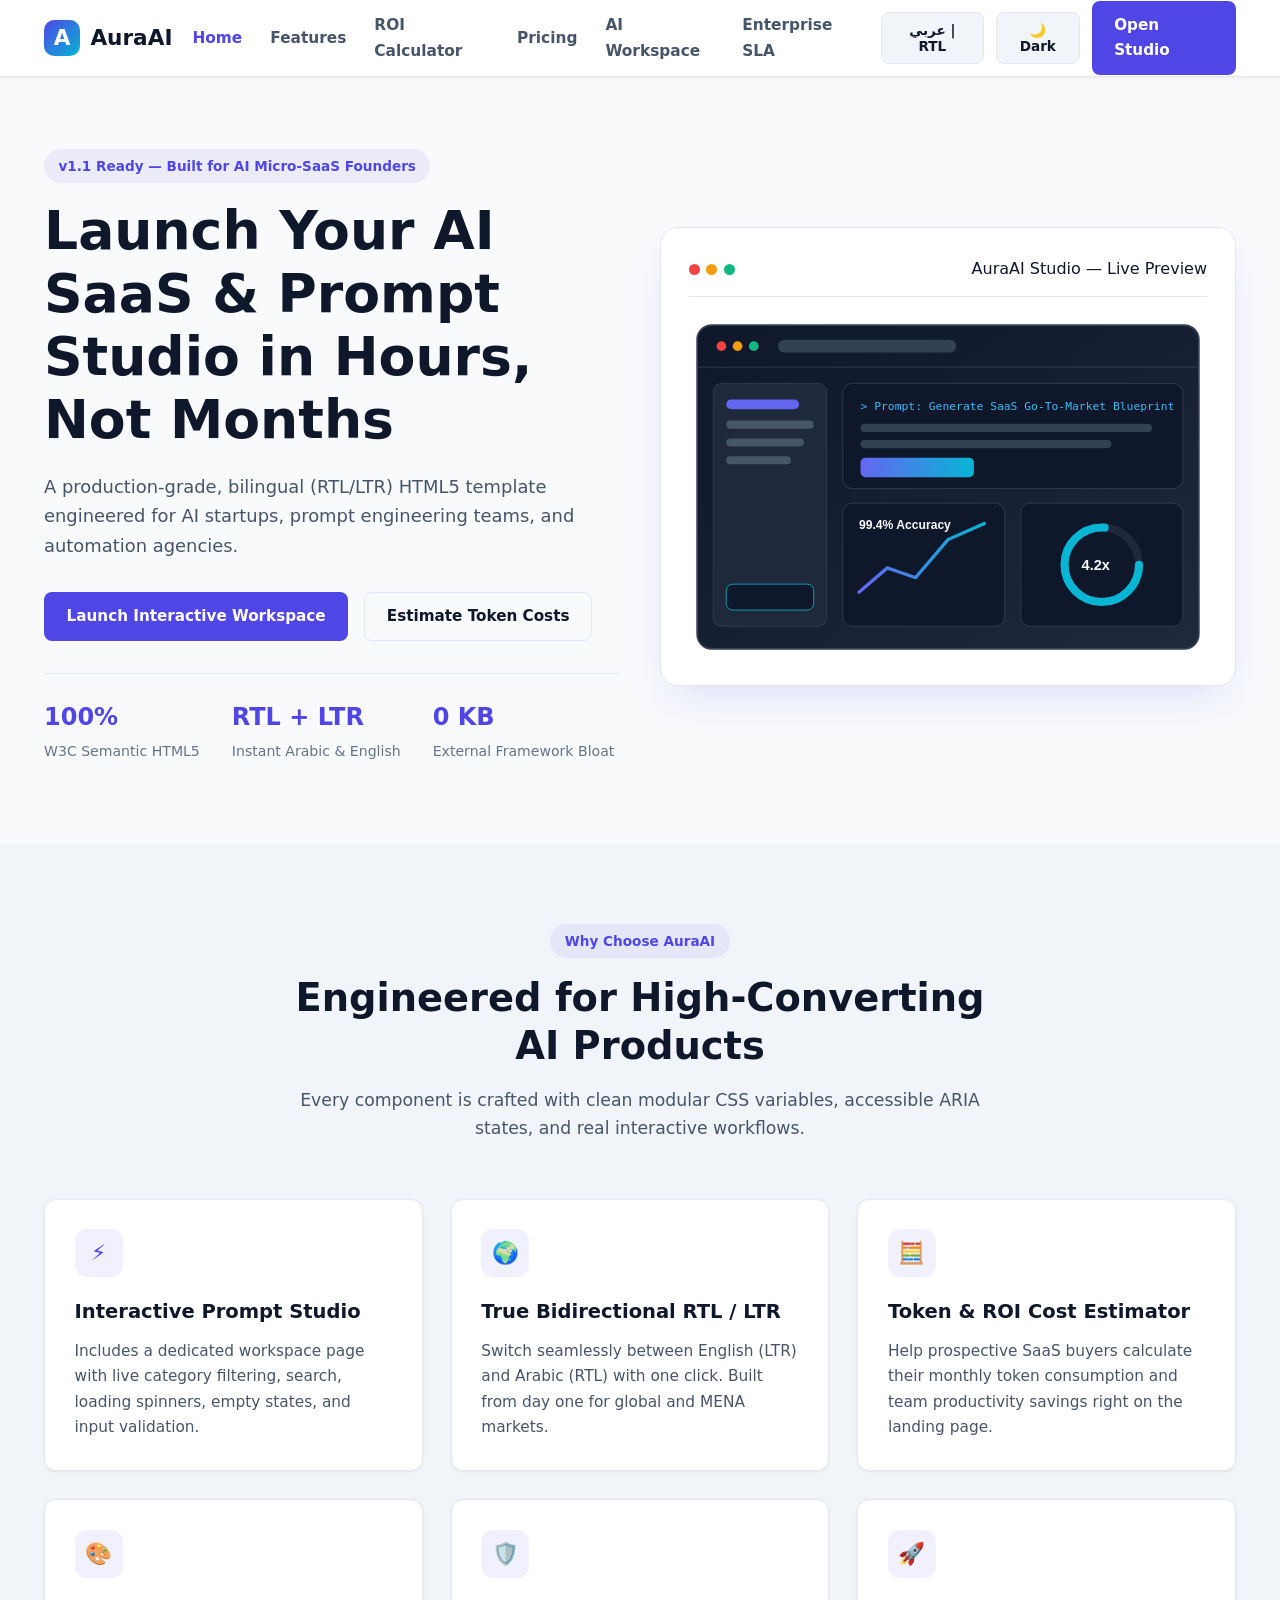
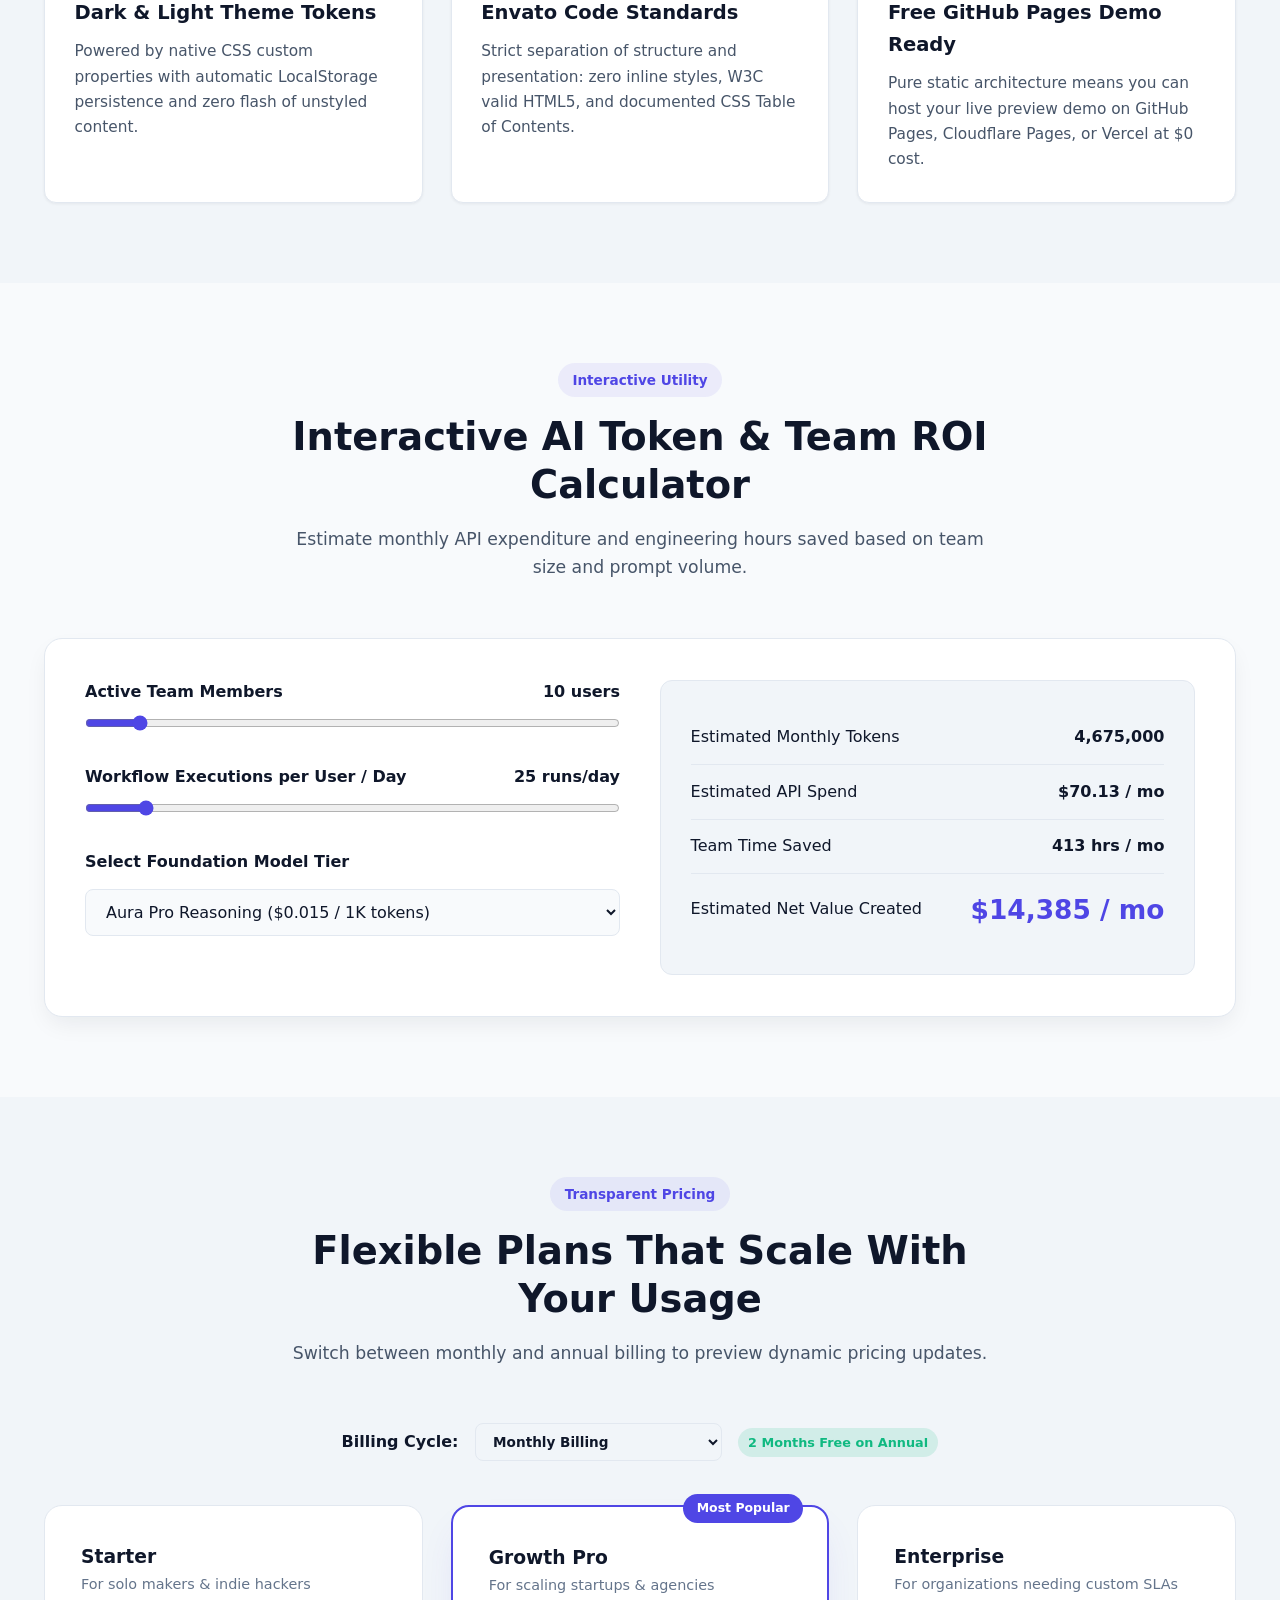
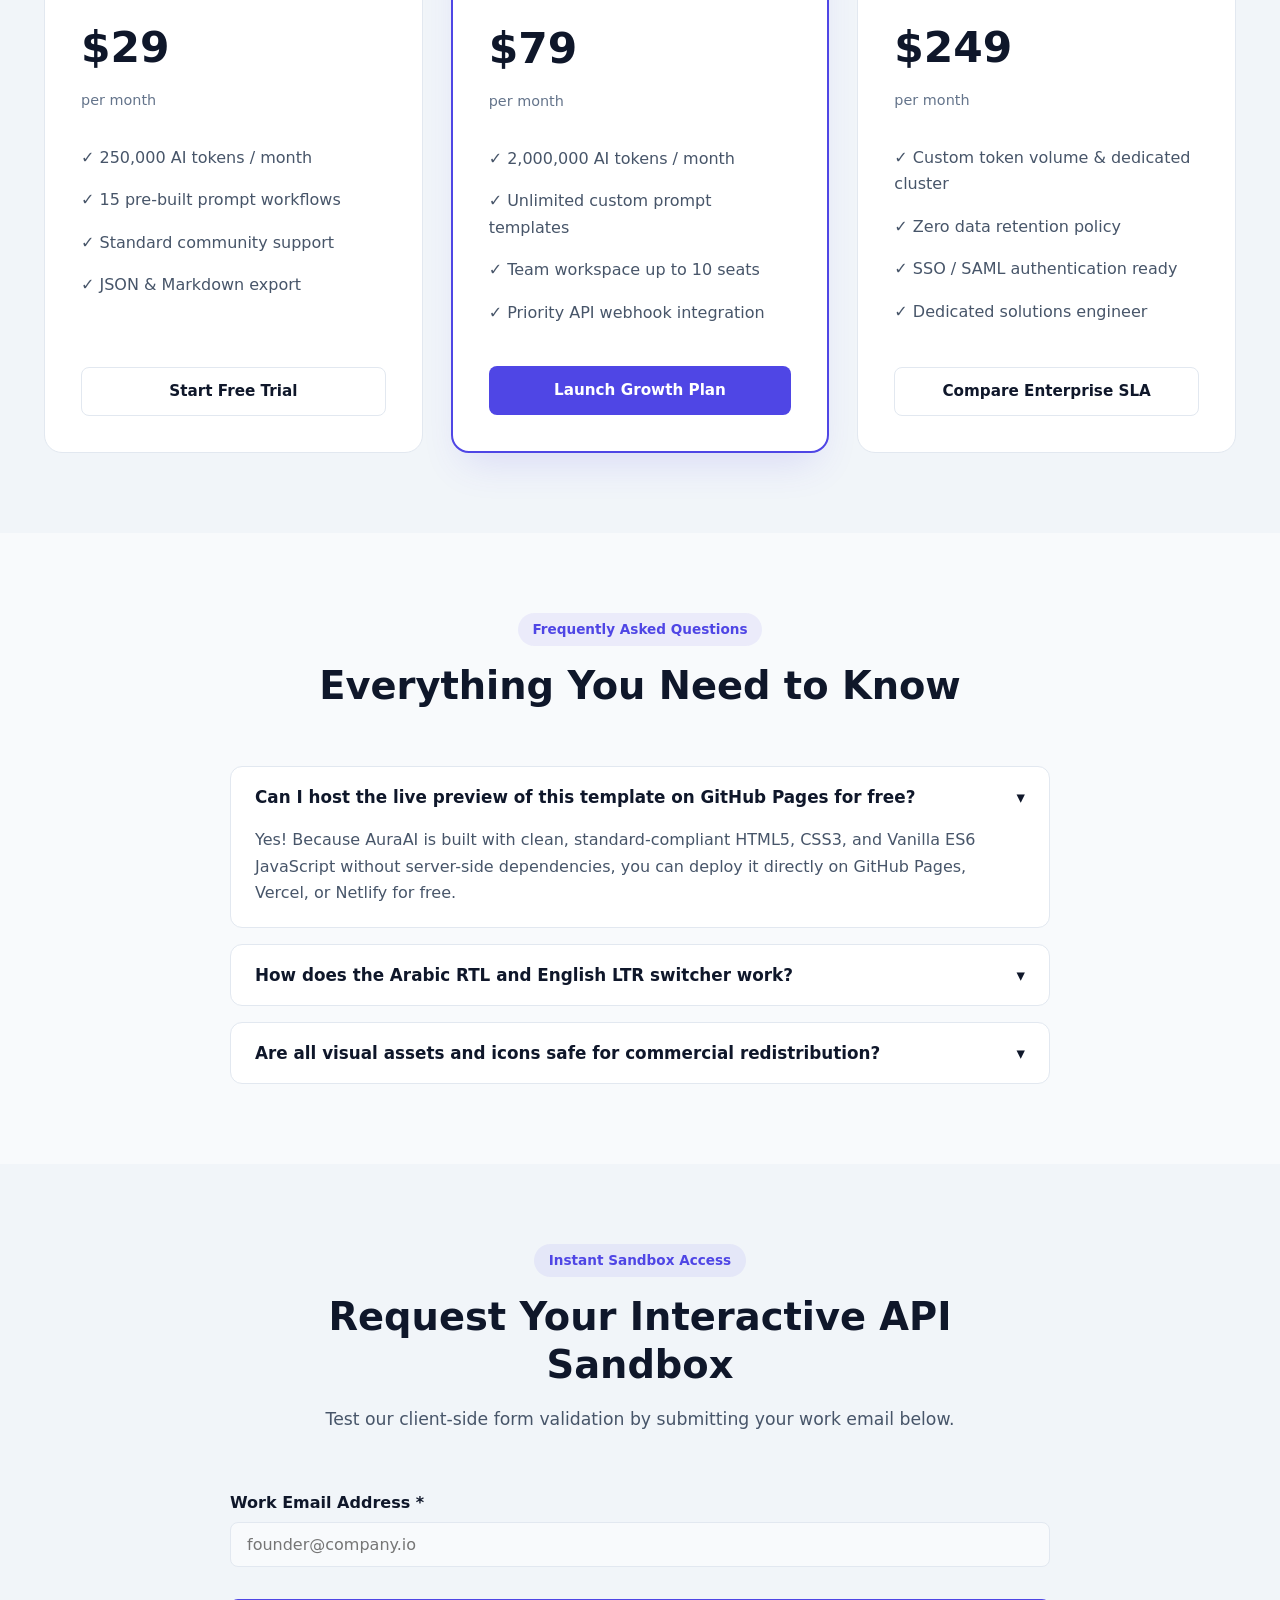
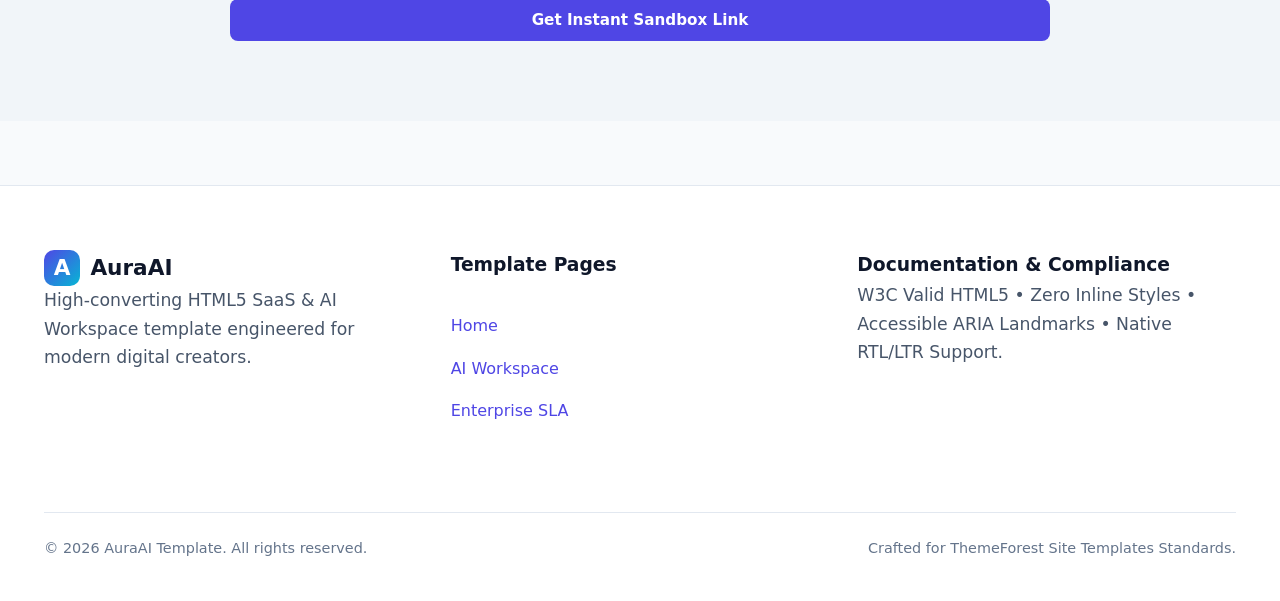
==== commit c02920bc: "Add files via upload" ====
--- a/index.html
+++ b/index.html
@@ -44,7 +44,7 @@
     <section class="hero-section">
       <div class="container grid-2">
         <div>
-          <span class="section-badge" data-i18n="hero_badge">v1.0 Ready — Built for AI Micro-SaaS Founders</span>
+          <span class="section-badge" data-i18n="hero_badge">v1.1 Ready — Built for AI Micro-SaaS Founders</span>
           <h1 class="hero-title" data-i18n="hero_title">Launch Your AI SaaS &amp; Prompt Studio in Hours, Not Months</h1>
           <p class="hero-description" data-i18n="hero_desc">
             A production-grade, bilingual (RTL/LTR) HTML5 template engineered for AI startups, prompt engineering teams, and automation agencies.
@@ -56,15 +56,15 @@
           <div class="hero-metrics">
             <div class="metric-item">
               <strong>100%</strong>
-              <span>W3C Semantic HTML5</span>
+              <span data-i18n="metric_1_sub">W3C Semantic HTML5</span>
             </div>
             <div class="metric-item">
               <strong>RTL + LTR</strong>
-              <span>Instant Arabic &amp; English</span>
+              <span data-i18n="metric_2_sub">Instant Arabic &amp; English</span>
             </div>
             <div class="metric-item">
               <strong>0 KB</strong>
-              <span>External Framework Bloat</span>
+              <span data-i18n="metric_3_sub">External Framework Bloat</span>
             </div>
           </div>
         </div>
@@ -76,7 +76,7 @@
               <span class="status-dot amber"></span>
               <span class="status-dot green"></span>
             </div>
-            <span>AuraAI Studio — Live Preview</span>
+            <span data-i18n="demo_live_label">AuraAI Studio — Live Preview</span>
           </div>
           <img src="assets/images/hero-dashboard.svg" alt="AuraAI interactive analytics and prompt studio dashboard illustration" width="640" height="420">
         </div>
@@ -87,46 +87,46 @@
     <section id="features" class="section section-alt">
       <div class="container">
         <div class="section-header">
-          <span class="section-badge">Why Choose AuraAI</span>
-          <h2 class="section-title">Engineered for High-Converting AI Products</h2>
-          <p class="section-subtitle">Every component is crafted with clean modular CSS variables, accessible ARIA states, and real interactive workflows.</p>
+          <span class="section-badge" data-i18n="feat_badge">Why Choose AuraAI</span>
+          <h2 class="section-title" data-i18n="feat_title">Engineered for High-Converting AI Products</h2>
+          <p class="section-subtitle" data-i18n="feat_subtitle">Every component is crafted with clean modular CSS variables, accessible ARIA states, and real interactive workflows.</p>
         </div>
 
         <div class="grid-3">
           <article class="feature-card">
             <div class="feature-icon" aria-hidden="true">⚡</div>
-            <h3>Interactive Prompt Studio</h3>
-            <p>Includes a dedicated workspace page with live category filtering, search, loading spinners, empty states, and input validation.</p>
+            <h3 data-i18n="feat_1_title">Interactive Prompt Studio</h3>
+            <p data-i18n="feat_1_desc">Includes a dedicated workspace page with live category filtering, search, loading spinners, empty states, and input validation.</p>
           </article>
 
           <article class="feature-card">
             <div class="feature-icon" aria-hidden="true">🌍</div>
-            <h3>True Bidirectional RTL / LTR</h3>
-            <p>Switch seamlessly between English (LTR) and Arabic (RTL) with one click. Built from day one for global and MENA markets.</p>
+            <h3 data-i18n="feat_2_title">True Bidirectional RTL / LTR</h3>
+            <p data-i18n="feat_2_desc">Switch seamlessly between English (LTR) and Arabic (RTL) with one click. Built from day one for global and MENA markets.</p>
           </article>
 
           <article class="feature-card">
             <div class="feature-icon" aria-hidden="true">🧮</div>
-            <h3>Token &amp; ROI Cost Estimator</h3>
-            <p>Help prospective SaaS buyers calculate their monthly token consumption and team productivity savings right on the landing page.</p>
+            <h3 data-i18n="feat_3_title">Token &amp; ROI Cost Estimator</h3>
+            <p data-i18n="feat_3_desc">Help prospective SaaS buyers calculate their monthly token consumption and team productivity savings right on the landing page.</p>
           </article>
 
           <article class="feature-card">
             <div class="feature-icon" aria-hidden="true">🎨</div>
-            <h3>Dark &amp; Light Theme Tokens</h3>
-            <p>Powered by native CSS custom properties with automatic LocalStorage persistence and zero flash of unstyled content.</p>
+            <h3 data-i18n="feat_4_title">Dark &amp; Light Theme Tokens</h3>
+            <p data-i18n="feat_4_desc">Powered by native CSS custom properties with automatic LocalStorage persistence and zero flash of unstyled content.</p>
           </article>
 
           <article class="feature-card">
             <div class="feature-icon" aria-hidden="true">🛡️</div>
-            <h3>Envato Code Standards</h3>
-            <p>Strict separation of structure and presentation: zero inline styles, W3C valid HTML5, and documented CSS Table of Contents.</p>
+            <h3 data-i18n="feat_5_title">Envato Code Standards</h3>
+            <p data-i18n="feat_5_desc">Strict separation of structure and presentation: zero inline styles, W3C valid HTML5, and documented CSS Table of Contents.</p>
           </article>
 
           <article class="feature-card">
             <div class="feature-icon" aria-hidden="true">🚀</div>
-            <h3>Free GitHub Pages Demo Ready</h3>
-            <p>Pure static architecture means you can host your live preview demo on GitHub Pages, Cloudflare Pages, or Vercel at $0 cost.</p>
+            <h3 data-i18n="feat_6_title">Free GitHub Pages Demo Ready</h3>
+            <p data-i18n="feat_6_desc">Pure static architecture means you can host your live preview demo on GitHub Pages, Cloudflare Pages, or Vercel at $0 cost.</p>
           </article>
         </div>
       </div>
@@ -136,7 +136,7 @@
     <section id="calculator" class="section">
       <div class="container">
         <div class="section-header">
-          <span class="section-badge">Interactive Utility</span>
+          <span class="section-badge" data-i18n="calc_badge">Interactive Utility</span>
           <h2 class="section-title" data-i18n="calc_title">Interactive AI Token &amp; Team ROI Calculator</h2>
           <p class="section-subtitle" data-i18n="calc_subtitle">Estimate monthly API expenditure and engineering hours saved based on team size and prompt volume.</p>
         </div>
@@ -145,7 +145,7 @@
           <div>
             <div class="calc-control-group">
               <label for="calcTeamSize">
-                <span>Active Team Members</span>
+                <span data-i18n="calc_team_label">Active Team Members</span>
                 <span id="teamSizeVal">10 users</span>
               </label>
               <input type="range" id="calcTeamSize" class="range-slider" min="1" max="100" value="10">
@@ -153,14 +153,14 @@
 
             <div class="calc-control-group">
               <label for="calcPromptsPerDay">
-                <span>Workflow Executions per User / Day</span>
+                <span data-i18n="calc_runs_label">Workflow Executions per User / Day</span>
                 <span id="promptsDayVal">25 runs/day</span>
               </label>
               <input type="range" id="calcPromptsPerDay" class="range-slider" min="5" max="200" step="5" value="25">
             </div>
 
             <div class="calc-control-group">
-              <label for="calcModelSelect">Select Foundation Model Tier</label>
+              <label for="calcModelSelect" data-i18n="calc_model_label">Select Foundation Model Tier</label>
               <select id="calcModelSelect" class="form-control">
                 <option value="0.005">Aura Fast Tier ($0.005 / 1K tokens)</option>
                 <option value="0.015" selected>Aura Pro Reasoning ($0.015 / 1K tokens)</option>
@@ -171,19 +171,19 @@
 
           <div class="calc-results-box" aria-live="polite">
             <div class="calc-result-row">
-              <span>Estimated Monthly Tokens</span>
+              <span data-i18n="calc_res_tokens">Estimated Monthly Tokens</span>
               <strong id="resMonthlyTokens">4,675,000</strong>
             </div>
             <div class="calc-result-row">
-              <span>Estimated API Spend</span>
+              <span data-i18n="calc_res_spend">Estimated API Spend</span>
               <strong id="resApiCost">$70.13 / mo</strong>
             </div>
             <div class="calc-result-row">
-              <span>Team Time Saved</span>
+              <span data-i18n="calc_res_hours">Team Time Saved</span>
               <strong id="resHoursSaved">413 hrs / mo</strong>
             </div>
             <div class="calc-result-row">
-              <span>Estimated Net Value Created</span>
+              <span data-i18n="calc_res_roi">Estimated Net Value Created</span>
               <strong id="resNetRoi" class="calc-highlight-number">$14,385 / mo</strong>
             </div>
           </div>
@@ -195,27 +195,27 @@
     <section id="pricing" class="section section-alt">
       <div class="container">
         <div class="section-header">
-          <span class="section-badge">Transparent Pricing</span>
-          <h2 class="section-title">Flexible Plans That Scale With Your Usage</h2>
-          <p class="section-subtitle">Switch between monthly and annual billing to preview dynamic pricing updates.</p>
+          <span class="section-badge" data-i18n="price_badge">Transparent Pricing</span>
+          <h2 class="section-title" data-i18n="price_title">Flexible Plans That Scale With Your Usage</h2>
+          <p class="section-subtitle" data-i18n="price_subtitle">Switch between monthly and annual billing to preview dynamic pricing updates.</p>
         </div>
 
         <div class="billing-toggle-bar">
-          <label for="billingCycleSelect"><strong>Billing Cycle:</strong></label>
+          <label for="billingCycleSelect"><strong data-i18n="billing_label">Billing Cycle:</strong></label>
           <select id="billingCycleSelect" class="btn-icon" aria-label="Select billing cycle">
             <option value="monthly">Monthly Billing</option>
             <option value="annual">Annual Billing (Save 20%)</option>
           </select>
-          <span class="discount-pill">2 Months Free on Annual</span>
+          <span class="discount-pill" data-i18n="discount_badge">2 Months Free on Annual</span>
         </div>
 
         <div class="grid-3">
           <article class="pricing-card">
             <div>
-              <h3>Starter</h3>
-              <p class="price-period">For solo makers &amp; indie hackers</p>
+              <h3 data-i18n="plan_starter_name">Starter</h3>
+              <p class="price-period" data-i18n="plan_starter_desc">For solo makers &amp; indie hackers</p>
               <div class="price-amount" data-monthly-price="29" data-annual-price="23">$29</div>
-              <span class="price-period">per month</span>
+              <span class="price-period" data-i18n="per_month">per month</span>
               <ul class="pricing-features">
                 <li>✓ 250,000 AI tokens / month</li>
                 <li>✓ 15 pre-built prompt workflows</li>
@@ -223,16 +223,16 @@
                 <li>✓ JSON &amp; Markdown export</li>
               </ul>
             </div>
-            <a href="workspace.html" class="btn btn-outline">Start Free Trial</a>
+            <a href="workspace.html" class="btn btn-outline" data-i18n="btn_start_trial">Start Free Trial</a>
           </article>
 
           <article class="pricing-card popular">
-            <span class="popular-ribbon">Most Popular</span>
+            <span class="popular-ribbon" data-i18n="plan_pro_ribbon">Most Popular</span>
             <div>
-              <h3>Growth Pro</h3>
-              <p class="price-period">For scaling startups &amp; agencies</p>
+              <h3 data-i18n="plan_pro_name">Growth Pro</h3>
+              <p class="price-period" data-i18n="plan_pro_desc">For scaling startups &amp; agencies</p>
               <div class="price-amount" data-monthly-price="79" data-annual-price="63">$79</div>
-              <span class="price-period">per month</span>
+              <span class="price-period" data-i18n="per_month">per month</span>
               <ul class="pricing-features">
                 <li>✓ 2,000,000 AI tokens / month</li>
                 <li>✓ Unlimited custom prompt templates</li>
@@ -240,15 +240,15 @@
                 <li>✓ Priority API webhook integration</li>
               </ul>
             </div>
-            <a href="workspace.html" class="btn btn-primary">Launch Growth Plan</a>
+            <a href="workspace.html" class="btn btn-primary" data-i18n="btn_launch_pro">Launch Growth Plan</a>
           </article>
 
           <article class="pricing-card">
             <div>
-              <h3>Enterprise</h3>
-              <p class="price-period">For organizations needing custom SLAs</p>
+              <h3 data-i18n="plan_ent_name">Enterprise</h3>
+              <p class="price-period" data-i18n="plan_ent_desc">For organizations needing custom SLAs</p>
               <div class="price-amount" data-monthly-price="249" data-annual-price="199">$249</div>
-              <span class="price-period">per month</span>
+              <span class="price-period" data-i18n="per_month">per month</span>
               <ul class="pricing-features">
                 <li>✓ Custom token volume &amp; dedicated cluster</li>
                 <li>✓ Zero data retention policy</li>
@@ -256,7 +256,7 @@
                 <li>✓ Dedicated solutions engineer</li>
               </ul>
             </div>
-            <a href="pricing-comparison.html" class="btn btn-outline">Compare Enterprise SLA</a>
+            <a href="pricing-comparison.html" class="btn btn-outline" data-i18n="btn_compare_sla">Compare Enterprise SLA</a>
           </article>
         </div>
       </div>
@@ -266,38 +266,38 @@
     <section id="faq" class="section">
       <div class="container">
         <div class="section-header">
-          <span class="section-badge">Frequently Asked Questions</span>
-          <h2 class="section-title">Everything You Need to Know</h2>
+          <span class="section-badge" data-i18n="faq_badge">Frequently Asked Questions</span>
+          <h2 class="section-title" data-i18n="faq_title">Everything You Need to Know</h2>
         </div>
 
         <div class="faq-list">
           <div class="faq-item open">
             <button type="button" class="faq-trigger" aria-expanded="true">
-              <span>Can I host the live preview of this template on GitHub Pages for free?</span>
+              <span data-i18n="faq_q1">Can I host the live preview of this template on GitHub Pages for free?</span>
               <span>▾</span>
             </button>
             <div class="faq-content">
-              <p>Yes! Because AuraAI is built with clean, standard-compliant HTML5, CSS3, and Vanilla ES6 JavaScript without server-side dependencies, you can deploy it directly on GitHub Pages, Vercel, or Netlify for free.</p>
+              <p data-i18n="faq_a1">Yes! Because AuraAI is built with clean, standard-compliant HTML5, CSS3, and Vanilla ES6 JavaScript without server-side dependencies, you can deploy it directly on GitHub Pages, Vercel, or Netlify for free.</p>
             </div>
           </div>
 
           <div class="faq-item">
             <button type="button" class="faq-trigger" aria-expanded="false">
-              <span>How does the Arabic RTL and English LTR switcher work?</span>
+              <span data-i18n="faq_q2">How does the Arabic RTL and English LTR switcher work?</span>
               <span>▾</span>
             </button>
             <div class="faq-content">
-              <p>Clicking the language button updates the document <code>dir</code> and <code>lang</code> attributes dynamically, translates tagged interface strings, and saves the user preference in LocalStorage.</p>
+              <p data-i18n="faq_a2">Clicking the language button updates the document dir and lang attributes dynamically, translates tagged interface strings, and saves the user preference in LocalStorage.</p>
             </div>
           </div>
 
           <div class="faq-item">
             <button type="button" class="faq-trigger" aria-expanded="false">
-              <span>Are all visual assets and icons safe for commercial redistribution?</span>
+              <span data-i18n="faq_q3">Are all visual assets and icons safe for commercial redistribution?</span>
               <span>▾</span>
             </button>
             <div class="faq-content">
-              <p>Absolutely. All SVG graphics and UI icons included in the package are 100% custom-authored specifically for this template, requiring no external attribution or paid stock licenses.</p>
+              <p data-i18n="faq_a3">Absolutely. All SVG graphics and UI icons included in the package are 100% custom-authored specifically for this template, requiring no external attribution or paid stock licenses.</p>
             </div>
           </div>
         </div>
@@ -308,17 +308,17 @@
     <section class="section section-alt">
       <div class="container">
         <div class="section-header">
-          <span class="section-badge">Instant Sandbox Access</span>
-          <h2 class="section-title">Request Your Interactive API Sandbox</h2>
-          <p class="section-subtitle">Test our client-side form validation by submitting your work email below.</p>
+          <span class="section-badge" data-i18n="lead_badge">Instant Sandbox Access</span>
+          <h2 class="section-title" data-i18n="lead_title">Request Your Interactive API Sandbox</h2>
+          <p class="section-subtitle" data-i18n="lead_subtitle">Test our client-side form validation by submitting your work email below.</p>
         </div>
 
         <form id="leadCaptureForm" class="faq-list" novalidate>
           <div>
-            <label for="leadEmailInput"><strong>Work Email Address *</strong></label>
+            <label for="leadEmailInput"><strong data-i18n="lead_email_label">Work Email Address *</strong></label>
             <input type="email" id="leadEmailInput" class="form-control" placeholder="founder@company.io" required>
           </div>
-          <button type="submit" class="btn btn-primary">Get Instant Sandbox Link</button>
+          <button type="submit" class="btn btn-primary" data-i18n="lead_btn">Get Instant Sandbox Link</button>
           <div id="leadFormFeedback" class="ui-state-box hidden" role="status" aria-live="polite"></div>
         </form>
       </div>
@@ -339,9 +339,9 @@
         <div>
           <h3>Template Pages</h3>
           <ul class="pricing-features">
-            <li><a href="index.html">SaaS Landing Page (index.html)</a></li>
-            <li><a href="workspace.html">AI Prompt Studio (workspace.html)</a></li>
-            <li><a href="pricing-comparison.html">Enterprise SLA &amp; Pricing (pricing-comparison.html)</a></li>
+            <li><a href="index.html" data-i18n="nav_home">Home</a></li>
+            <li><a href="workspace.html" data-i18n="nav_workspace">AI Workspace</a></li>
+            <li><a href="pricing-comparison.html" data-i18n="nav_Enterprise">Enterprise SLA</a></li>
           </ul>
         </div>
         <div>
--- a/assets/css/style.css
+++ b/assets/css/style.css
@@ -1,7 +1,7 @@
 /*==============================================================================
   Template Name: AuraAI - AI Micro-SaaS & Prompt Workspace HTML5 Template
   Author:        Ilyas Digital Studio
-  Version:       1.0.0
+  Version:       1.1.0
   License:       ThemeForest Regular / Extended License
 
   TABLE OF CONTENTS:
@@ -119,7 +119,7 @@
 .skip-link {
   position: absolute;
   top: -100px;
-  left: 1rem;
+  inset-inline-start: 1rem;
   background: var(--brand-primary);
   color: #ffffff;
   padding: 0.75rem 1.25rem;
@@ -148,6 +148,10 @@
   outline-offset: 2px;
 }
 
+.hidden {
+  display: none;
+}
+
 /*--------------------------------------------------------------
   3.0 - Layout Grid, Containers & RTL/LTR Directional Rules
 --------------------------------------------------------------*/
@@ -518,6 +522,7 @@
   display: flex;
   justify-content: space-between;
   align-items: center;
+  gap: 1rem;
   padding: 0.85rem 0;
   border-bottom: 1px solid var(--border-color);
 }
@@ -541,6 +546,7 @@
   justify-content: center;
   gap: 1rem;
   margin-bottom: 2.75rem;
+  flex-wrap: wrap;
 }
 
 .discount-pill {
@@ -571,7 +577,7 @@
 .popular-ribbon {
   position: absolute;
   top: -13px;
-  right: 1.5rem;
+  inset-inline-end: 1.5rem;
   background-color: var(--brand-primary);
   color: #ffffff;
   font-size: 0.78rem;
@@ -711,6 +717,10 @@
   flex-direction: column;
   justify-content: space-between;
   gap: 0.85rem;
+}
+
+.prompt-template-card.hidden {
+  display: none;
 }
 
 .code-output-pre {
@@ -833,4 +843,9 @@
     flex-direction: column;
     gap: 1rem;
   }
-}
+
+  .calc-result-row {
+    flex-direction: column;
+    align-items: flex-start;
+  }
+}
